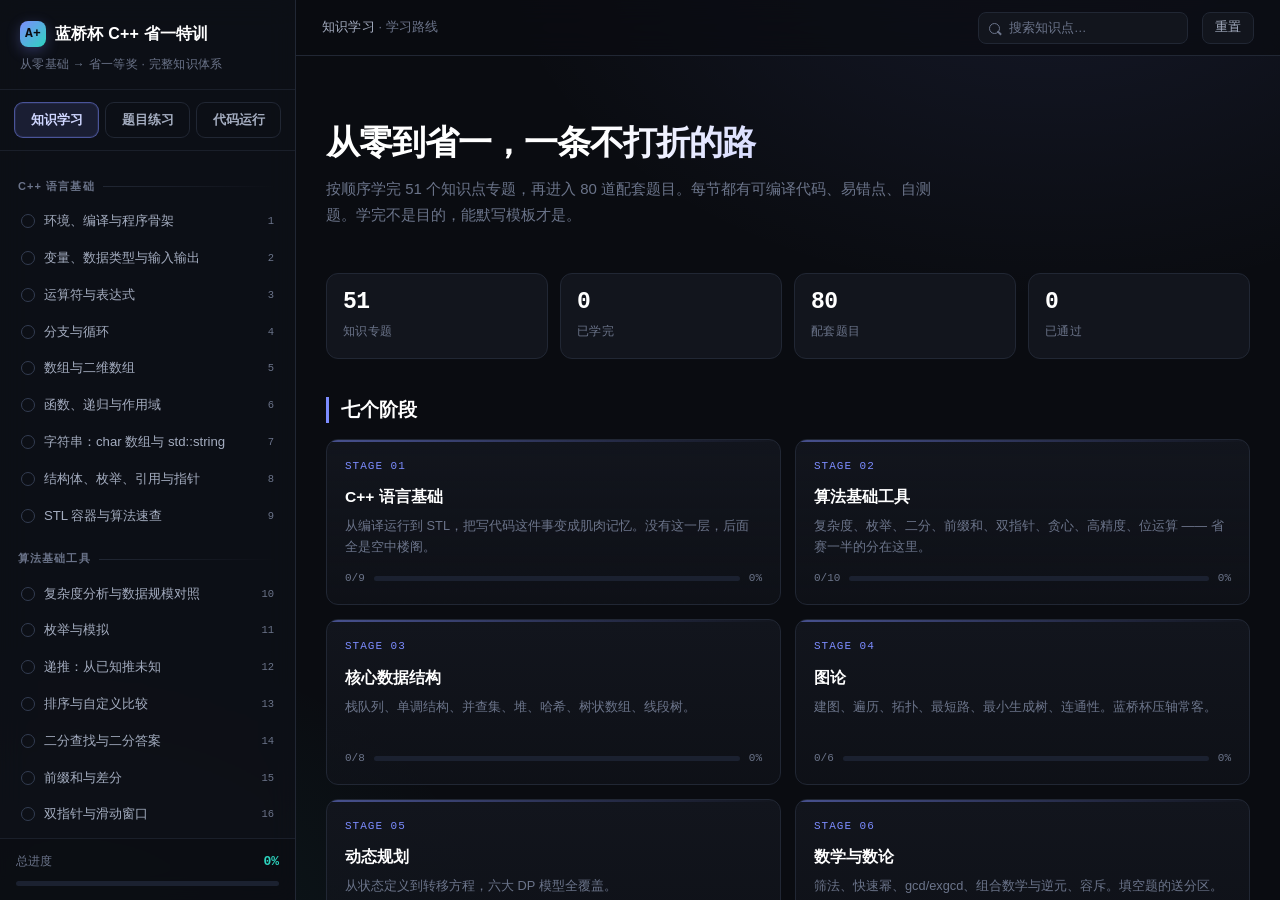
==== index.html @ 15f738d3 "feat: 蓝桥杯 C++ 省一特训 —— 51 专题 + 80 题 + 本地评测器 - 7 个阶段 51 个知识专题，681 个内容块，206 段可编译 C++ 代码 - 80 道配套题，含思路提示" ====
<!DOCTYPE html>
<html lang="zh-CN">
<head>
<meta charset="UTF-8">
<meta name="viewport" content="width=device-width, initial-scale=1">
<title>蓝桥杯 C++ 省一特训 · 从零到省一</title>
<link rel="stylesheet" href="assets/style.css">
</head>
<body>
<div class="app">

  <aside class="sidebar" id="sidebar">
    <div class="brand">
      <div class="brand-title">
        <span class="brand-mark">A+</span>
        <span>蓝桥杯 C++ 省一特训</span>
      </div>
      <div class="brand-sub">从零基础 → 省一等奖 · 完整知识体系</div>
    </div>

    <div class="modes">
      <button class="mode-btn active" data-mode="learn">知识学习</button>
      <button class="mode-btn" data-mode="practice">题目练习</button>
      <button class="mode-btn" data-mode="runner">代码运行</button>
    </div>

    <div class="sidebar-scroll" id="sidebarList"></div>

    <div class="sidebar-foot">
      <div class="progress-line">
        <span>总进度</span>
        <span><b id="progressPct">0%</b></span>
      </div>
      <div class="bar"><i id="progressBar"></i></div>
    </div>
  </aside>

  <main class="main">
    <header class="topbar">
      <button class="mobile-toggle" id="mobileToggle">☰</button>
      <div class="crumb" id="crumb"></div>
      <div class="topbar-spacer"></div>
      <div class="search-box">
        <input type="text" id="searchInput" placeholder="搜索知识点…" autocomplete="off">
      </div>
      <button class="icon-btn" id="resetBtn" title="清空学习进度">重置</button>
    </header>

    <div class="content" id="content"></div>
  </main>

</div>

<script src="data/knowledge-1.js"></script>
<script src="data/knowledge-2.js"></script>
<script src="data/knowledge-3.js"></script>
<script src="data/knowledge-4.js"></script>
<script src="data/knowledge-5.js"></script>
<script src="data/knowledge-6.js"></script>
<script src="data/knowledge-7.js"></script>
<script src="data/knowledge-8.js"></script>
<script src="data/knowledge-9.js"></script>
<script src="data/knowledge-10.js"></script>
<script src="data/problems-1.js"></script>
<script src="data/problems-2.js"></script>
<script src="data/problems-3.js"></script>
<script src="data/problems-4.js"></script>
<script src="data/problems-5.js"></script>
<script src="data/problems-6.js"></script>
<script src="data/problems-7.js"></script>
<script src="assets/judge.js"></script>
<script src="assets/app.js"></script>
</body>
</html>
---- assets/style.css ----
/* ==========================================================
   蓝桥杯 C++ 省一特训 · 样式表
   ========================================================== */

:root {
  --bg: #0a0c11;
  --bg-soft: #0e1118;
  --panel: #12151d;
  --panel-2: #161a24;
  --border: #212734;
  --border-soft: #1a1f2a;
  --text: #e8ebf3;
  --text-dim: #a4adc0;
  --text-mute: #6b748a;
  --accent: #7c8cff;
  --accent-soft: rgba(124, 140, 255, .13);
  --teal: #2dd4bf;
  --teal-soft: rgba(45, 212, 191, .12);
  --amber: #f5b544;
  --amber-soft: rgba(245, 181, 68, .12);
  --rose: #fb7185;
  --rose-soft: rgba(251, 113, 133, .12);
  --green: #4ade80;
  --green-soft: rgba(74, 222, 128, .12);
  --code-bg: #080a0f;
  --radius: 12px;
  --font: -apple-system, BlinkMacSystemFont, "Segoe UI", "PingFang SC",
          "Hiragino Sans GB", "Microsoft YaHei", "Source Han Sans SC", sans-serif;
  --mono: "JetBrains Mono", "Cascadia Code", "Fira Code", Consolas,
          "Courier New", monospace;
}

* { box-sizing: border-box; }

html, body {
  margin: 0;
  padding: 0;
  height: 100%;
  background: var(--bg);
  color: var(--text);
  font-family: var(--font);
  font-size: 15px;
  line-height: 1.75;
  -webkit-font-smoothing: antialiased;
}

body {
  background-image:
    radial-gradient(900px 600px at 82% -8%, rgba(124, 140, 255, .10), transparent 62%),
    radial-gradient(700px 500px at 6% 104%, rgba(45, 212, 191, .07), transparent 60%);
  background-attachment: fixed;
}

::selection { background: rgba(124, 140, 255, .32); }

/* ---------- 滚动条 ---------- */
::-webkit-scrollbar { width: 10px; height: 10px; }
::-webkit-scrollbar-track { background: transparent; }
::-webkit-scrollbar-thumb {
  background: #242b3a;
  border-radius: 6px;
  border: 2px solid var(--bg);
}
::-webkit-scrollbar-thumb:hover { background: #333d52; }

/* ==========================================================
   布局
   ========================================================== */
.app {
  display: grid;
  grid-template-columns: 296px minmax(0, 1fr);
  height: 100vh;
  overflow: hidden;
}

/* ---------- 侧边栏 ---------- */
.sidebar {
  display: flex;
  flex-direction: column;
  min-height: 0;
  background: rgba(14, 17, 24, .82);
  border-right: 1px solid var(--border);
  backdrop-filter: blur(14px);
}

.brand {
  padding: 20px 20px 14px;
  border-bottom: 1px solid var(--border-soft);
  flex: 0 0 auto;
}

.brand-title {
  display: flex;
  align-items: center;
  gap: 9px;
  font-size: 16px;
  font-weight: 700;
  letter-spacing: .2px;
  color: #fff;
}

.brand-mark {
  width: 26px;
  height: 26px;
  border-radius: 8px;
  display: grid;
  place-items: center;
  font-family: var(--mono);
  font-size: 13px;
  font-weight: 700;
  color: #0a0c11;
  background: linear-gradient(135deg, var(--accent), var(--teal));
  box-shadow: 0 4px 14px rgba(124, 140, 255, .3);
}

.brand-sub {
  margin-top: 6px;
  font-size: 12px;
  color: var(--text-mute);
  letter-spacing: .3px;
}

.modes {
  display: flex;
  gap: 6px;
  padding: 12px 14px;
  flex: 0 0 auto;
  border-bottom: 1px solid var(--border-soft);
}

.mode-btn {
  flex: 1;
  padding: 8px 6px;
  border: 1px solid var(--border);
  border-radius: 9px;
  background: transparent;
  color: var(--text-dim);
  font-family: var(--font);
  font-size: 13px;
  font-weight: 600;
  cursor: pointer;
  transition: all .16s ease;
  white-space: nowrap;
}

.mode-btn:hover { color: var(--text); border-color: #2c3547; background: var(--panel); }

.mode-btn.active {
  color: #cfd6ff;
  border-color: rgba(124, 140, 255, .5);
  background: var(--accent-soft);
  box-shadow: inset 0 0 0 1px rgba(124, 140, 255, .1);
}

.sidebar-scroll {
  flex: 1 1 auto;
  min-height: 0;
  overflow-y: auto;
  padding: 10px 10px 24px;
}

.stage-title {
  display: flex;
  align-items: center;
  gap: 8px;
  margin: 16px 8px 7px;
  font-size: 11px;
  font-weight: 700;
  letter-spacing: 1.1px;
  text-transform: uppercase;
  color: var(--text-mute);
}

.stage-title::after {
  content: "";
  flex: 1;
  height: 1px;
  background: linear-gradient(90deg, var(--border), transparent);
}

.nav-item {
  display: flex;
  align-items: flex-start;
  gap: 9px;
  padding: 7px 10px;
  margin-bottom: 1px;
  border-radius: 8px;
  color: var(--text-dim);
  font-size: 13.2px;
  line-height: 1.5;
  cursor: pointer;
  transition: all .13s ease;
  border: 1px solid transparent;
}

.nav-item:hover { background: var(--panel); color: var(--text); }

.nav-item.active {
  background: var(--accent-soft);
  border-color: rgba(124, 140, 255, .28);
  color: #d5dbff;
}

.nav-item .dot {
  flex: 0 0 auto;
  width: 14px;
  height: 14px;
  margin-top: 3px;
  border-radius: 50%;
  border: 1.5px solid #333d52;
  background: transparent;
  position: relative;
  transition: all .16s ease;
}

.nav-item.done .dot {
  border-color: var(--green);
  background: var(--green);
}

.nav-item.done .dot::after {
  content: "";
  position: absolute;
  left: 3.5px;
  top: 1px;
  width: 4px;
  height: 7px;
  border-right: 1.6px solid #0a0c11;
  border-bottom: 1.6px solid #0a0c11;
  transform: rotate(40deg);
}

.nav-item.done { color: var(--text-mute); }
.nav-item.done .nav-text { text-decoration: line-through; text-decoration-color: #2f3849; }

.nav-idx {
  font-family: var(--mono);
  font-size: 10.5px;
  color: var(--text-mute);
  min-width: 18px;
  margin-top: 3px;
  text-align: right;
}

.nav-idx.diff-idx {
  font-family: var(--font);
  font-size: 9.5px;
  color: #576076;
  min-width: auto;
  margin-top: 4px;
  text-align: right;
  letter-spacing: -.2px;
}

.nav-text { flex: 1; min-width: 0; }

.sidebar-foot {
  flex: 0 0 auto;
  padding: 12px 16px 14px;
  border-top: 1px solid var(--border-soft);
  background: rgba(10, 12, 17, .5);
}

.progress-line {
  display: flex;
  justify-content: space-between;
  align-items: baseline;
  font-size: 11.5px;
  color: var(--text-mute);
  margin-bottom: 7px;
}

.progress-line b { color: var(--teal); font-family: var(--mono); font-size: 13px; }

.bar {
  height: 5px;
  border-radius: 3px;
  background: #1b2130;
  overflow: hidden;
}

.bar > i {
  display: block;
  height: 100%;
  width: 0;
  border-radius: 3px;
  background: linear-gradient(90deg, var(--accent), var(--teal));
  transition: width .4s cubic-bezier(.3, .8, .3, 1);
}

/* ---------- 主区域 ---------- */
.main {
  min-width: 0;
  display: flex;
  flex-direction: column;
  overflow: hidden;
}

.topbar {
  flex: 0 0 auto;
  display: flex;
  align-items: center;
  gap: 14px;
  height: 56px;
  padding: 0 26px;
  border-bottom: 1px solid var(--border);
  background: rgba(10, 12, 17, .72);
  backdrop-filter: blur(14px);
}

.crumb {
  font-size: 12.5px;
  color: var(--text-mute);
  letter-spacing: .2px;
  white-space: nowrap;
  overflow: hidden;
  text-overflow: ellipsis;
  min-width: 0;
}

.crumb b { color: var(--text-dim); font-weight: 500; }

.topbar-spacer { flex: 1; }

.search-box {
  position: relative;
  width: 210px;
}

.search-box input {
  width: 100%;
  height: 32px;
  padding: 0 10px 0 30px;
  border: 1px solid var(--border);
  border-radius: 8px;
  background: var(--panel);
  color: var(--text);
  font-family: var(--font);
  font-size: 12.5px;
  outline: none;
  transition: border-color .15s;
}

.search-box input:focus { border-color: rgba(124, 140, 255, .55); }
.search-box input::placeholder { color: var(--text-mute); }

.search-box::before {
  content: "";
  position: absolute;
  left: 11px;
  top: 11px;
  width: 9px;
  height: 9px;
  border: 1.5px solid var(--text-mute);
  border-radius: 50%;
  pointer-events: none;
}

.search-box::after {
  content: "";
  position: absolute;
  left: 19px;
  top: 20px;
  width: 5px;
  height: 1.5px;
  background: var(--text-mute);
  transform: rotate(45deg);
  pointer-events: none;
}

.icon-btn {
  height: 32px;
  padding: 0 12px;
  border: 1px solid var(--border);
  border-radius: 8px;
  background: var(--panel);
  color: var(--text-dim);
  font-family: var(--font);
  font-size: 12.5px;
  cursor: pointer;
  transition: all .15s;
  white-space: nowrap;
}

.icon-btn:hover { color: var(--text); border-color: #2c3547; }

.content {
  flex: 1 1 auto;
  min-height: 0;
  min-width: 0;
  overflow-y: auto;
  overflow-x: hidden;
  scroll-behavior: smooth;
}

.wrap {
  width: 100%;
  max-width: 880px;
  margin: 0 auto;
  padding: 34px 30px 120px;
}

.wrap.wide { max-width: 1080px; }

/* ==========================================================
   排版
   ========================================================== */
h1, h2, h3, h4 { line-height: 1.35; color: #fff; }

h1 {
  font-size: 30px;
  font-weight: 750;
  letter-spacing: -.4px;
  margin: 0 0 6px;
}

h2 {
  font-size: 19px;
  font-weight: 700;
  margin: 38px 0 14px;
  padding-left: 12px;
  border-left: 3px solid var(--accent);
  letter-spacing: -.1px;
}

h3 {
  font-size: 15.5px;
  font-weight: 700;
  margin: 26px 0 10px;
  color: #dfe4f0;
}

p { margin: 11px 0; color: var(--text-dim); }

a { color: var(--accent); text-decoration: none; }
a:hover { text-decoration: underline; }

strong { color: #fff; font-weight: 650; }

/* 行内代码 */
code.inline {
  font-family: var(--mono);
  font-size: .875em;
  padding: 1.5px 5px;
  border-radius: 5px;
  background: rgba(124, 140, 255, .1);
  border: 1px solid rgba(124, 140, 255, .16);
  color: #b9c2ff;
  white-space: nowrap;
}

/* ---------- 列表 ---------- */
.md-ul, .md-ol {
  margin: 10px 0;
  padding-left: 22px;
  color: var(--text-dim);
}

.md-ul li, .md-ol li { margin: 5px 0; }
.md-ul li::marker { color: var(--accent); }
.md-ol li::marker { color: var(--accent); font-family: var(--mono); font-size: .9em; }

/* ---------- 引用 ---------- */
.md-quote {
  margin: 14px 0;
  padding: 10px 16px;
  border-left: 3px solid #2f3849;
  background: rgba(255, 255, 255, .015);
  border-radius: 0 8px 8px 0;
  color: var(--text-mute);
  font-size: 14px;
}

/* ---------- 代码块 ---------- */
.code-block {
  margin: 16px 0;
  border: 1px solid var(--border);
  border-radius: var(--radius);
  background: var(--code-bg);
  overflow: hidden;
  box-shadow: 0 6px 22px rgba(0, 0, 0, .28);
}

.code-head {
  display: flex;
  align-items: center;
  gap: 8px;
  padding: 7px 12px;
  background: #0d1016;
  border-bottom: 1px solid var(--border-soft);
  font-size: 11.5px;
  color: var(--text-mute);
  font-family: var(--mono);
}

.code-dots { display: flex; gap: 5px; }
.code-dots i { width: 8px; height: 8px; border-radius: 50%; background: #2b3243; }
.code-dots i:nth-child(1) { background: #3a2e3a; }
.code-dots i:nth-child(2) { background: #3a3628; }
.code-dots i:nth-child(3) { background: #2a3a33; }

.code-lang { margin-left: 2px; letter-spacing: .4px; }

.copy-btn {
  margin-left: auto;
  border: 1px solid var(--border);
  background: transparent;
  color: var(--text-mute);
  font-family: var(--mono);
  font-size: 11px;
  padding: 2px 9px;
  border-radius: 6px;
  cursor: pointer;
  transition: all .15s;
}

.copy-btn:hover { color: var(--teal); border-color: rgba(45, 212, 191, .4); }

.code-block pre {
  margin: 0;
  padding: 15px 17px;
  overflow-x: auto;
  font-family: var(--mono);
  font-size: 13px;
  line-height: 1.68;
  color: #c9d3e6;
  tab-size: 4;
}

.code-block pre::-webkit-scrollbar { height: 8px; }

/* 语法着色 */
.tk-kw { color: #ff7ab6; }
.tk-ty { color: #7dd3fc; }
.tk-st { color: #a5e8a0; }
.tk-nu { color: #ffc978; }
.tk-cm { color: #4d5a70; font-style: italic; }
.tk-pp { color: #c792ea; }
.tk-fn { color: #93b4ff; }

/* ---------- 提示框 ---------- */
.note {
  display: flex;
  gap: 11px;
  margin: 16px 0;
  padding: 12px 15px;
  border-radius: 10px;
  border: 1px solid var(--border);
  font-size: 14px;
  line-height: 1.7;
  color: var(--text-dim);
}

.note-icon {
  flex: 0 0 auto;
  width: 19px;
  height: 19px;
  margin-top: 3px;
  border-radius: 50%;
  display: grid;
  place-items: center;
  font-family: var(--mono);
  font-size: 11px;
  font-weight: 700;
}

.note-body > *:first-child { margin-top: 0; }
.note-body > *:last-child { margin-bottom: 0; }

.note.tip { background: var(--teal-soft); border-color: rgba(45, 212, 191, .28); }
.note.tip .note-icon { background: rgba(45, 212, 191, .18); color: var(--teal); }

.note.warn { background: var(--amber-soft); border-color: rgba(245, 181, 68, .28); }
.note.warn .note-icon { background: rgba(245, 181, 68, .18); color: var(--amber); }

.note.danger { background: var(--rose-soft); border-color: rgba(251, 113, 133, .28); }
.note.danger .note-icon { background: rgba(251, 113, 133, .18); color: var(--rose); }

.note.info { background: var(--accent-soft); border-color: rgba(124, 140, 255, .28); }
.note.info .note-icon { background: rgba(124, 140, 255, .18); color: var(--accent); }

/* ---------- 表格 ---------- */
.tbl-wrap {
  margin: 16px 0;
  border: 1px solid var(--border);
  border-radius: var(--radius);
  overflow-x: auto;
  overflow-y: hidden;
  max-width: 100%;
}

table {
  width: 100%;
  border-collapse: collapse;
  font-size: 13.5px;
}

th {
  text-align: left;
  padding: 9px 14px;
  background: var(--panel-2);
  color: var(--text);
  font-weight: 650;
  font-size: 12.5px;
  letter-spacing: .3px;
  border-bottom: 1px solid var(--border);
  white-space: nowrap;
}

td {
  padding: 9px 14px;
  border-bottom: 1px solid var(--border-soft);
  color: var(--text-dim);
  vertical-align: top;
}

tr:last-child td { border-bottom: none; }
tbody tr:hover td { background: rgba(124, 140, 255, .035); }
td code.inline { white-space: nowrap; }

/* ---------- 学习目标 ---------- */
.goals {
  margin: 18px 0 6px;
  padding: 15px 18px;
  border-radius: var(--radius);
  border: 1px solid rgba(124, 140, 255, .2);
  background: linear-gradient(180deg, rgba(124, 140, 255, .07), rgba(124, 140, 255, .015));
}

.goals-title {
  font-size: 11.5px;
  font-weight: 700;
  letter-spacing: 1px;
  color: var(--accent);
  text-transform: uppercase;
  margin-bottom: 8px;
}

.goals ul { margin: 0; padding-left: 20px; }
.goals li { color: var(--text-dim); font-size: 14px; margin: 4px 0; }

/* ---------- 章节头 ---------- */
.chapter-head { margin-bottom: 26px; }

.chapter-meta {
  display: flex;
  align-items: center;
  gap: 9px;
  flex-wrap: wrap;
  margin-bottom: 12px;
  font-size: 11.5px;
}

.tag {
  display: inline-flex;
  align-items: center;
  gap: 4px;
  padding: 2.5px 9px;
  border-radius: 20px;
  background: var(--panel-2);
  border: 1px solid var(--border);
  color: var(--text-mute);
  font-size: 11.5px;
  font-weight: 500;
  letter-spacing: .2px;
  white-space: nowrap;
}

.tag.stage { color: #b4bcff; border-color: rgba(124, 140, 255, .3); background: var(--accent-soft); }
.tag.lv1 { color: var(--green); border-color: rgba(74, 222, 128, .3); background: var(--green-soft); }
.tag.lv2 { color: var(--amber); border-color: rgba(245, 181, 68, .3); background: var(--amber-soft); }
.tag.lv3 { color: var(--rose); border-color: rgba(251, 113, 133, .3); background: var(--rose-soft); }
.tag.lv4 { color: #c4b5fd; border-color: rgba(196, 181, 253, .3); background: rgba(196, 181, 253, .12); }

/* ---------- 底部导航 ---------- */
.chapter-foot {
  display: flex;
  align-items: center;
  gap: 12px;
  margin-top: 46px;
  padding-top: 22px;
  border-top: 1px solid var(--border);
}

.btn {
  display: inline-flex;
  align-items: center;
  gap: 7px;
  padding: 9px 16px;
  border-radius: 9px;
  border: 1px solid var(--border);
  background: var(--panel);
  color: var(--text-dim);
  font-family: var(--font);
  font-size: 13.5px;
  font-weight: 550;
  cursor: pointer;
  transition: all .16s;
  white-space: nowrap;
}

.btn:hover { color: var(--text); border-color: #333d52; background: var(--panel-2); }

.btn.primary {
  background: linear-gradient(135deg, rgba(124, 140, 255, .95), rgba(110, 130, 255, .8));
  border-color: transparent;
  color: #0a0c11;
  font-weight: 700;
  box-shadow: 0 5px 18px rgba(124, 140, 255, .25);
}

.btn.primary:hover { filter: brightness(1.08); color: #0a0c11; }

.btn.ok {
  background: var(--green-soft);
  border-color: rgba(74, 222, 128, .35);
  color: var(--green);
}

.btn:disabled { opacity: .38; cursor: not-allowed; }

.chapter-foot .spacer { flex: 1; }

/* ---------- 自测题 ---------- */
.quiz {
  margin: 18px 0;
  border: 1px solid var(--border);
  border-radius: var(--radius);
  background: var(--panel);
  overflow: hidden;
}

.quiz-head {
  padding: 12px 16px 10px;
  font-size: 14px;
  font-weight: 600;
  color: var(--text);
  border-bottom: 1px solid var(--border-soft);
  background: rgba(124, 140, 255, .04);
  display: flex;
  gap: 9px;
}

.quiz-q-no {
  font-family: var(--mono);
  font-size: 11px;
  color: var(--accent);
  background: var(--accent-soft);
  border-radius: 5px;
  padding: 1px 6px;
  height: 20px;
  display: inline-grid;
  place-items: center;
  flex: 0 0 auto;
  margin-top: 1px;
}

.quiz-opts { padding: 8px 12px 12px; }

.quiz-opt {
  display: flex;
  gap: 10px;
  padding: 8px 11px;
  margin: 5px 0;
  border-radius: 8px;
  border: 1px solid transparent;
  cursor: pointer;
  font-size: 13.8px;
  color: var(--text-dim);
  transition: all .14s;
}

.quiz-opt:hover { background: var(--panel-2); border-color: var(--border); }

.quiz-key {
  flex: 0 0 auto;
  width: 19px;
  height: 19px;
  border-radius: 5px;
  background: #1b2130;
  color: var(--text-mute);
  font-family: var(--mono);
  font-size: 11px;
  display: grid;
  place-items: center;
  margin-top: 3px;
  transition: all .14s;
}

.quiz-opt.correct { background: var(--green-soft); border-color: rgba(74, 222, 128, .35); color: #d7ffe4; }
.quiz-opt.correct .quiz-key { background: var(--green); color: #07140c; }

.quiz-opt.wrong { background: var(--rose-soft); border-color: rgba(251, 113, 133, .35); color: #ffe0e5; }
.quiz-opt.wrong .quiz-key { background: var(--rose); color: #1a0508; }

.quiz-expl {
  margin: 0 12px 12px;
  padding: 10px 13px;
  border-radius: 8px;
  background: rgba(45, 212, 191, .07);
  border-left: 2px solid var(--teal);
  font-size: 13.3px;
  color: var(--text-dim);
  display: none;
}

.quiz-expl.show { display: block; }

/* ==========================================================
   首页 / 路线图
   ========================================================== */
.hero {
  padding: 30px 0 8px;
  margin-bottom: 12px;
}

.hero h1 {
  font-size: 34px;
  letter-spacing: -1px;
  background: linear-gradient(120deg, #fff 30%, #a7b1ff 68%, #6ee7d7);
  -webkit-background-clip: text;
  background-clip: text;
  -webkit-text-fill-color: transparent;
}

.hero p {
  font-size: 15px;
  color: var(--text-mute);
  max-width: 620px;
  margin-top: 10px;
}

.stat-row {
  display: grid;
  grid-template-columns: repeat(4, 1fr);
  gap: 12px;
  margin: 26px 0 8px;
}

.stat {
  padding: 15px 16px;
  border-radius: var(--radius);
  border: 1px solid var(--border);
  background: var(--panel);
  transition: border-color .2s;
}

.stat:hover { border-color: #2c3547; }
.stat b {
  display: block;
  font-family: var(--mono);
  font-size: 23px;
  font-weight: 700;
  line-height: 1.2;
  color: #fff;
  letter-spacing: -.5px;
}
.stat span { font-size: 11.5px; color: var(--text-mute); letter-spacing: .3px; }

/* 阶段卡片 */
.stage-grid {
  display: grid;
  grid-template-columns: repeat(2, 1fr);
  gap: 14px;
  margin: 16px 0;
}

.stage-card {
  padding: 17px 18px 16px;
  border-radius: var(--radius);
  border: 1px solid var(--border);
  background: linear-gradient(180deg, var(--panel), rgba(18, 21, 29, .5));
  cursor: pointer;
  transition: all .2s cubic-bezier(.3, .8, .3, 1);
  position: relative;
  overflow: hidden;
}

.stage-card::before {
  content: "";
  position: absolute;
  inset: 0 0 auto 0;
  height: 2px;
  background: linear-gradient(90deg, var(--accent), transparent);
  opacity: .5;
  transition: opacity .2s;
}

.stage-card:hover {
  border-color: rgba(124, 140, 255, .4);
  transform: translateY(-2px);
  box-shadow: 0 12px 32px -12px rgba(0, 0, 0, .7);
}

.stage-card:hover::before { opacity: 1; }

.stage-num {
  font-family: var(--mono);
  font-size: 11px;
  letter-spacing: 1px;
  color: var(--accent);
  margin-bottom: 7px;
}

.stage-name {
  font-size: 15.5px;
  font-weight: 700;
  color: #fff;
  margin-bottom: 6px;
}

.stage-desc {
  font-size: 12.8px;
  color: var(--text-mute);
  line-height: 1.6;
  margin-bottom: 12px;
  min-height: 40px;
}

.stage-prog {
  display: flex;
  align-items: center;
  gap: 9px;
  font-size: 11px;
  font-family: var(--mono);
  color: var(--text-mute);
}

.stage-prog .bar { flex: 1; }

/* ==========================================================
   题目练习
   ========================================================== */
.plist { margin: 16px 0; }

.prow {
  display: flex;
  align-items: center;
  gap: 13px;
  padding: 13px 15px;
  margin-bottom: 8px;
  border-radius: 10px;
  border: 1px solid var(--border-soft);
  background: var(--panel);
  cursor: pointer;
  transition: all .16s;
}

.prow:hover {
  border-color: rgba(124, 140, 255, .35);
  background: var(--panel-2);
  transform: translateX(2px);
}

.prow.done { opacity: .58; }
.prow.done .prow-title { text-decoration: line-through; text-decoration-color: #38415a; }

.prow-id {
  font-family: var(--mono);
  font-size: 11.5px;
  color: var(--text-mute);
  width: 44px;
  flex: 0 0 auto;
}

.prow-title { flex: 1; min-width: 0; font-size: 14px; color: var(--text-dim); }
.prow:hover .prow-title { color: #fff; }

.prow-tags { display: flex; gap: 6px; flex: 0 0 auto; }

.diff {
  font-size: 11px;
  padding: 1.5px 8px;
  border-radius: 5px;
  font-weight: 600;
  white-space: nowrap;
}

.diff.easy { color: var(--green); background: var(--green-soft); }
.diff.mid { color: var(--amber); background: var(--amber-soft); }
.diff.hard { color: var(--rose); background: var(--rose-soft); }
.diff.insane { color: #c4b5fd; background: rgba(196, 181, 253, .13); }

.prow-check {
  flex: 0 0 auto;
  width: 18px;
  height: 18px;
  border-radius: 5px;
  border: 1.5px solid #333d52;
  cursor: pointer;
  display: grid;
  place-items: center;
  transition: all .15s;
}

.prow.done .prow-check { background: var(--green); border-color: var(--green); }
.prow.done .prow-check::after {
  content: "";
  width: 4px;
  height: 7px;
  border-right: 1.8px solid #07140c;
  border-bottom: 1.8px solid #07140c;
  transform: rotate(40deg) translate(-1px, -1px);
}

/* 题目详情 */
.prob-head { margin-bottom: 20px; }

.prob-title {
  font-size: 24px;
  font-weight: 740;
  letter-spacing: -.3px;
  margin: 0 0 10px;
}

.prob-body {
  padding: 20px 22px;
  border-radius: var(--radius);
  border: 1px solid var(--border);
  background: var(--panel);
  margin: 16px 0;
}

.prob-sec {
  margin: 18px 0;
}

.prob-sec:first-child { margin-top: 0; }

.prob-sec-title {
  font-size: 12px;
  font-weight: 700;
  letter-spacing: 1px;
  color: var(--text-mute);
  text-transform: uppercase;
  margin-bottom: 8px;
}

.sample {
  display: grid;
  grid-template-columns: 1fr 1fr;
  gap: 12px;
  margin: 10px 0;
}

.sample-col {
  border-radius: 9px;
  border: 1px solid var(--border);
  background: var(--code-bg);
  overflow: hidden;
}

.sample-col > span {
  display: block;
  padding: 5px 12px;
  font-size: 11px;
  font-family: var(--mono);
  color: var(--text-mute);
  background: #0d1016;
  border-bottom: 1px solid var(--border-soft);
}

.sample-col pre {
  margin: 0;
  padding: 10px 12px;
  font-family: var(--mono);
  font-size: 12.5px;
  color: #c9d3e6;
  overflow-x: auto;
  line-height: 1.6;
}

.collapse {
  margin: 12px 0;
  border: 1px solid var(--border);
  border-radius: 10px;
  overflow: hidden;
  background: var(--panel);
}

.collapse-head {
  display: flex;
  align-items: center;
  gap: 9px;
  padding: 11px 15px;
  cursor: pointer;
  font-size: 13.5px;
  font-weight: 600;
  color: var(--text-dim);
  user-select: none;
  transition: background .15s;
}

.collapse-head:hover { background: var(--panel-2); color: var(--text); }

.collapse-head .arrow {
  font-family: var(--mono);
  font-size: 10px;
  color: var(--text-mute);
  transition: transform .2s;
  display: inline-block;
}

.collapse.open .collapse-head .arrow { transform: rotate(90deg); }

.collapse-body { display: none; padding: 4px 15px 14px; }
.collapse.open .collapse-body { display: block; }

.collapse-body .code-block { margin: 8px 0; }

/* 空状态 */
.empty {
  padding: 60px 20px;
  text-align: center;
  color: var(--text-mute);
  font-size: 14px;
}

/* 返回 */
.back-link {
  display: inline-flex;
  align-items: center;
  gap: 6px;
  font-size: 12.5px;
  color: var(--text-mute);
  cursor: pointer;
  margin-bottom: 14px;
  transition: color .15s;
}

.back-link:hover { color: var(--accent); }

/* 提示文字 */
.hint-line {
  font-size: 12.5px;
  color: var(--text-mute);
  margin: 6px 0 0;
}

/* 阶段分组标题（题目页） */
.group-title {
  display: flex;
  align-items: center;
  gap: 10px;
  margin: 30px 0 12px;
  font-size: 13px;
  font-weight: 700;
  color: var(--text-dim);
  letter-spacing: .3px;
}

.group-title::after {
  content: "";
  flex: 1;
  height: 1px;
  background: linear-gradient(90deg, var(--border), transparent);
}

.group-title:first-child { margin-top: 6px; }

/* 移动端 */
.mobile-toggle { display: none; }

@media (max-width: 940px) {
  .app { grid-template-columns: minmax(0, 1fr); }

  .sidebar {
    position: fixed;
    inset: 0 auto 0 0;
    width: 290px;
    z-index: 60;
    transform: translateX(-102%);
    transition: transform .26s cubic-bezier(.3, .8, .3, 1);
    box-shadow: 24px 0 60px rgba(0, 0, 0, .6);
  }

  .sidebar.open { transform: translateX(0); }

  .mobile-toggle {
    display: inline-flex;
    align-items: center;
    justify-content: center;
    width: 32px;
    height: 32px;
    border: 1px solid var(--border);
    border-radius: 8px;
    background: var(--panel);
    color: var(--text-dim);
    cursor: pointer;
    font-size: 15px;
    flex: 0 0 auto;
  }

  .topbar { padding: 0 14px; gap: 10px; }
  .search-box { width: 130px; }
  .wrap { padding: 24px 18px 100px; }
  .stat-row { grid-template-columns: repeat(2, 1fr); }
  .stage-grid { grid-template-columns: 1fr; }
  .sample { grid-template-columns: 1fr; }
  .prow-tags { display: none; }
  .topbar-spacer { display: none; }
  .crumb { flex: 1 1 auto; }
  .chapter-foot .btn { padding: 9px 12px; font-size: 12.5px; }
}

@media (max-width: 520px) {
  .search-box { width: 104px; }
  .search-box input { font-size: 12px; }
  .icon-btn { padding: 0 9px; font-size: 12px; }
  h1 { font-size: 24px; }
  .hero h1 { font-size: 26px; }
  .prob-title { font-size: 20px; }
  .stage-grid { grid-template-columns: 1fr; }
  .stage-card { padding: 14px 15px; }
  .code-block pre { font-size: 12px; padding: 12px 13px; }
  .wrap { padding: 20px 14px 90px; }
}

/* ==========================================================
   本地评测器
   ========================================================== */
.judge {
  margin: 16px 0;
  border: 1px solid var(--border);
  border-radius: var(--radius);
  background: var(--panel);
  overflow: hidden;
}

.judge-bar {
  display: flex;
  align-items: center;
  gap: 10px;
  padding: 9px 12px;
  background: var(--panel-2);
  border-bottom: 1px solid var(--border);
  flex-wrap: wrap;
}

.judge-dot {
  width: 8px;
  height: 8px;
  border-radius: 50%;
  background: var(--text-mute);
  flex: 0 0 auto;
  box-shadow: 0 0 0 3px rgba(255, 255, 255, .03);
}

.judge-dot.ok { background: var(--green); box-shadow: 0 0 0 3px rgba(74, 222, 128, .15); }
.judge-dot.bad { background: var(--rose); box-shadow: 0 0 0 3px rgba(251, 113, 133, .15); }

.judge-status {
  font-size: 11.5px;
  color: var(--text-mute);
  min-width: 0;
  flex: 0 1 auto;
  overflow: hidden;
  text-overflow: ellipsis;
  white-space: nowrap;
}

.judge-status b { color: var(--amber); font-weight: 600; }

.judge-sp { flex: 1 1 auto; min-width: 4px; }

.judge-sel {
  height: 28px;
  padding: 0 7px;
  border: 1px solid var(--border);
  border-radius: 7px;
  background: var(--panel);
  color: var(--text-dim);
  font-family: var(--font);
  font-size: 11.5px;
  cursor: pointer;
  outline: none;
}

.judge-bar .btn {
  padding: 5px 13px;
  font-size: 12.5px;
  border-radius: 7px;
}

.judge-grid {
  display: grid;
  grid-template-columns: minmax(0, 1fr) minmax(0, 1fr);
  gap: 2px;
  background: var(--border-soft);
}

.judge-col {
  padding: 10px 11px 12px;
  background: var(--panel);
  min-width: 0;
}

.judge-label {
  display: flex;
  align-items: baseline;
  gap: 8px;
  font-size: 11px;
  font-weight: 700;
  letter-spacing: .8px;
  color: var(--text-mute);
  text-transform: uppercase;
  margin: 4px 0 6px;
}

.judge-label:first-child { margin-top: 0; }

.judge-hint {
  font-size: 10px;
  font-weight: 400;
  letter-spacing: 0;
  text-transform: none;
  color: #4d566b;
}

/* ---------- 编辑器 ---------- */
.editor {
  display: flex;
  border: 1px solid var(--border);
  border-radius: 8px;
  background: var(--code-bg);
  overflow: hidden;
  height: 300px;
}

.editor-gutter {
  flex: 0 0 auto;
  width: 42px;
  padding: 11px 8px 11px 0;
  text-align: right;
  background: #0c0f15;
  border-right: 1px solid var(--border-soft);
  color: #394152;
  font-family: var(--mono);
  font-size: 12.5px;
  line-height: 1.65;
  white-space: pre;
  overflow: hidden;
  user-select: none;
}

.editor-code {
  flex: 1 1 auto;
  min-width: 0;
  padding: 11px 13px;
  border: none;
  outline: none;
  resize: none;
  background: transparent;
  color: #cfd8ea;
  font-family: var(--mono);
  font-size: 12.5px;
  line-height: 1.65;
  tab-size: 4;
  white-space: pre;
  overflow: auto;
  caret-color: var(--teal);
}

.editor-code::selection { background: rgba(124, 140, 255, .3); }

.io-box {
  width: 100%;
  padding: 8px 11px;
  border: 1px solid var(--border);
  border-radius: 8px;
  background: var(--code-bg);
  color: #cfd8ea;
  font-family: var(--mono);
  font-size: 12.5px;
  line-height: 1.6;
  resize: vertical;
  outline: none;
  white-space: pre;
  overflow: auto;
}

.io-box:focus { border-color: rgba(124, 140, 255, .45); }

/* ---------- 输出区 ---------- */
.judge-out {
  height: 100%;
  min-height: 180px;
  max-height: 420px;
  overflow: auto;
  padding: 10px 12px;
  border: 1px solid var(--border);
  border-radius: 8px;
  background: var(--code-bg);
  font-size: 13px;
}

.judge-empty {
  padding: 28px 8px;
  text-align: center;
  color: var(--text-mute);
  font-size: 12.5px;
}

.judge-head {
  display: flex;
  align-items: center;
  gap: 9px;
  flex-wrap: wrap;
  margin-bottom: 8px;
}

.jv {
  display: inline-block;
  padding: 1.5px 8px;
  border-radius: 5px;
  font-size: 11px;
  font-weight: 700;
  letter-spacing: .2px;
  white-space: nowrap;
}

.jv.ok { color: var(--green); background: var(--green-soft); }
.jv.warn { color: var(--amber); background: var(--amber-soft); }
.jv.err { color: var(--rose); background: var(--rose-soft); }

.judge-meta {
  font-family: var(--mono);
  font-size: 10.5px;
  color: var(--text-mute);
}

.judge-sub {
  font-size: 10.5px;
  font-weight: 700;
  letter-spacing: .8px;
  text-transform: uppercase;
  color: #4d566b;
  margin: 12px 0 5px;
}

.judge-pre {
  margin: 0;
  padding: 8px 10px;
  border-radius: 6px;
  background: rgba(255, 255, 255, .02);
  border: 1px solid var(--border-soft);
  font-family: var(--mono);
  font-size: 12px;
  line-height: 1.6;
  color: #b9c4d8;
  white-space: pre-wrap;
  word-break: break-all;
  max-height: 260px;
  overflow: auto;
}

.judge-pre.out { color: #d3e6d8; }
.judge-pre.dim { color: var(--text-mute); }
.judge-pre.err-text { color: #ffb3c1; background: rgba(251, 113, 133, .06); border-color: rgba(251, 113, 133, .2); }

.judge-res { animation: jfade .18s ease; }

@keyframes jfade {
  from { opacity: 0; transform: translateY(-2px); }
  to { opacity: 1; transform: none; }
}

.judge-verdict {
  padding: 8px 11px;
  border-radius: 7px;
  font-size: 12.5px;
  font-weight: 600;
  margin: 6px 0;
}

.judge-verdict.pass { color: var(--green); background: var(--green-soft); border: 1px solid rgba(74, 222, 128, .25); }
.judge-verdict.fail { color: var(--rose); background: var(--rose-soft); border: 1px solid rgba(251, 113, 133, .25); }

.sample-row {
  display: flex;
  align-items: center;
  gap: 9px;
  padding: 5px 0;
  border-bottom: 1px solid var(--border-soft);
  font-size: 12.5px;
}

.sample-row:last-child { border-bottom: none; }
.sample-tag { color: var(--text-dim); font-size: 12px; }

@media (max-width: 820px) {
  .judge-grid { grid-template-columns: minmax(0, 1fr); }
  .judge-out { max-height: 320px; }
  .editor { height: 240px !important; }
}

/* ---------- 运行器页面 ---------- */
.runner-head {
  display: flex;
  align-items: center;
  gap: 12px;
  flex-wrap: wrap;
  margin-bottom: 4px;
}

.runner-tips {
  display: grid;
  grid-template-columns: repeat(3, 1fr);
  gap: 10px;
  margin: 18px 0;
}

.runner-tip {
  padding: 12px 14px;
  border-radius: 10px;
  border: 1px solid var(--border);
  background: var(--panel);
  font-size: 12.5px;
  color: var(--text-mute);
  line-height: 1.6;
}

.runner-tip b { display: block; color: var(--text-dim); font-size: 12.5px; margin-bottom: 4px; font-weight: 650; }

@media (max-width: 700px) {
  .runner-tips { grid-template-columns: 1fr; }
}
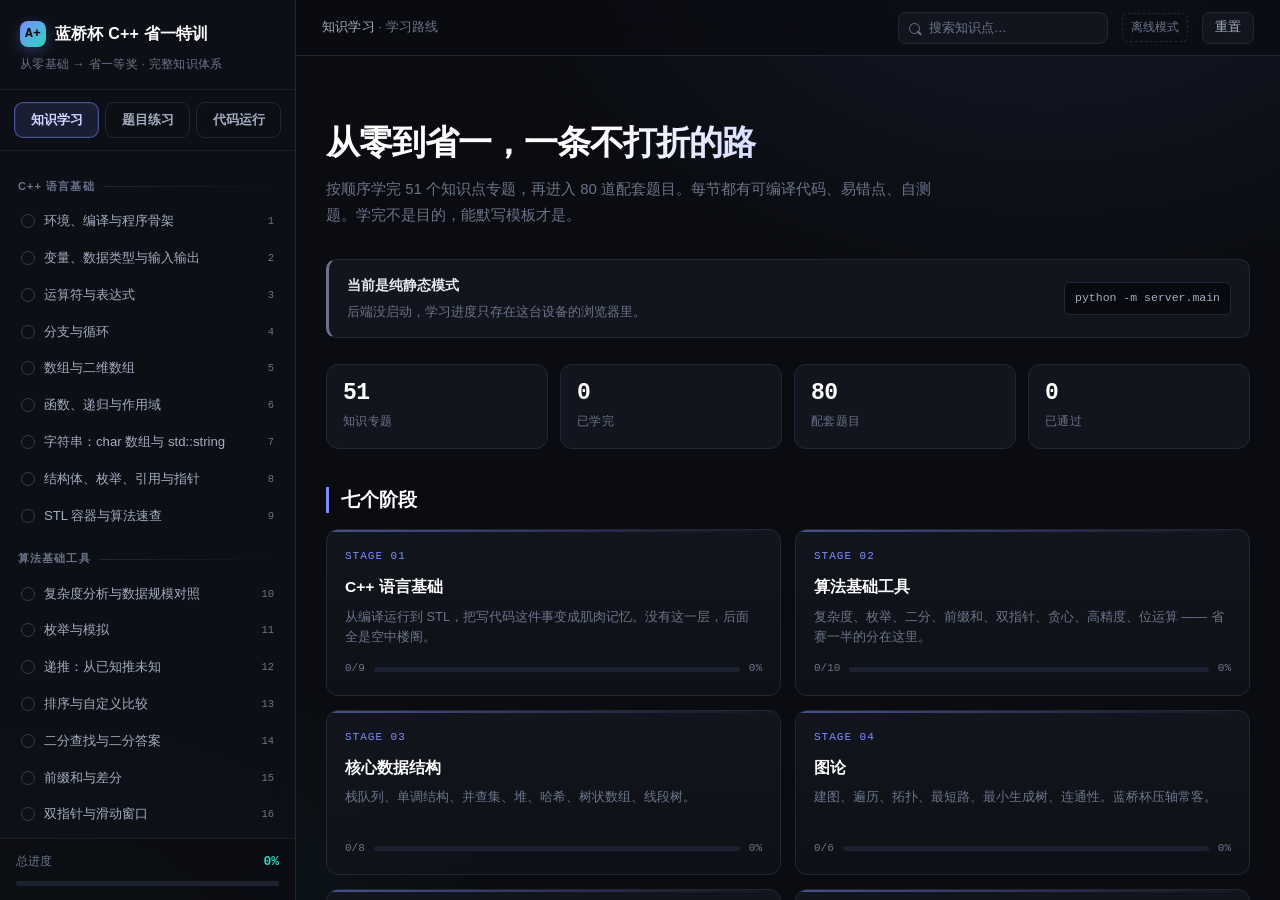
==== commit e367620c: "feat(web): 前端接入后端 API —— 登录、个人中心、统计、管理后台、提交判分 前端从纯静态升级为前后端一体的 Web 应用，同时保留离线降级能力： 后端不可用时自动退回 localSto" ====
--- a/index.html
+++ b/index.html
@@ -5,6 +5,7 @@
 <meta name="viewport" content="width=device-width, initial-scale=1">
 <title>蓝桥杯 C++ 省一特训 · 从零到省一</title>
 <link rel="stylesheet" href="assets/style.css">
+<link rel="stylesheet" href="assets/style2.css">
 </head>
 <body>
 <div class="app">
@@ -43,7 +44,8 @@
       <div class="search-box">
         <input type="text" id="searchInput" placeholder="搜索知识点…" autocomplete="off">
       </div>
-      <button class="icon-btn" id="resetBtn" title="清空学习进度">重置</button>
+      <div class="user-bar" id="userBar"></div>
+      <button class="icon-btn" id="resetBtn" title="清空本机学习进度">重置</button>
     </header>
 
     <div class="content" id="content"></div>
@@ -68,6 +70,10 @@
 <script src="data/problems-5.js"></script>
 <script src="data/problems-6.js"></script>
 <script src="data/problems-7.js"></script>
+<script src="assets/api.js"></script>
+<script src="assets/charts.js"></script>
+<script src="assets/pages-user.js"></script>
+<script src="assets/pages-admin.js"></script>
 <script src="assets/judge.js"></script>
 <script src="assets/app.js"></script>
 </body>
--- a/assets/style2.css
+++ b/assets/style2.css
@@ -0,0 +1,1081 @@
+/* ==========================================================
+   第二版样式：登录、个人中心、统计、管理后台
+   与 style.css 共用变量，保持视觉一致
+   ========================================================== */
+
+/* ---------------- 顶栏用户区 ---------------- */
+.user-bar {
+  display: flex;
+  align-items: center;
+  gap: 8px;
+  flex: 0 0 auto;
+}
+
+.ub-offline {
+  font-size: 11.5px;
+  color: var(--text-mute);
+  padding: 3px 8px;
+  border: 1px dashed var(--border);
+  border-radius: 6px;
+  white-space: nowrap;
+}
+
+.ub-link {
+  font-size: 12.5px;
+  color: var(--text-dim);
+  text-decoration: none;
+  padding: 4px 8px;
+  border-radius: 6px;
+  white-space: nowrap;
+}
+
+.ub-link:hover {
+  color: var(--text);
+  background: var(--panel-2);
+}
+
+.ub-btn {
+  font-size: 12.5px;
+  color: #0a0c11;
+  background: var(--accent);
+  text-decoration: none;
+  padding: 5px 12px;
+  border-radius: 7px;
+  font-weight: 600;
+  white-space: nowrap;
+}
+
+.ub-btn:hover { filter: brightness(1.1); }
+
+.ub-user {
+  display: flex;
+  align-items: center;
+  gap: 6px;
+  text-decoration: none;
+  padding: 3px 8px 3px 3px;
+  border-radius: 20px;
+  border: 1px solid var(--border);
+}
+
+.ub-user:hover { background: var(--panel-2); }
+
+.ub-avatar {
+  width: 22px;
+  height: 22px;
+  border-radius: 50%;
+  background: linear-gradient(135deg, var(--accent), var(--teal));
+  color: #08090d;
+  font-size: 11px;
+  font-weight: 700;
+  display: flex;
+  align-items: center;
+  justify-content: center;
+  flex: 0 0 auto;
+}
+
+.ub-name {
+  font-size: 12.5px;
+  color: var(--text-dim);
+  max-width: 90px;
+  overflow: hidden;
+  text-overflow: ellipsis;
+  white-space: nowrap;
+}
+
+/* ---------------- 通用小件 ---------------- */
+.loading {
+  padding: 60px 20px;
+  text-align: center;
+  color: var(--text-mute);
+  font-size: 13px;
+}
+
+.empty-sm {
+  padding: 26px 16px;
+  text-align: center;
+  color: var(--text-mute);
+  font-size: 12.5px;
+  line-height: 1.7;
+}
+
+.chart-empty {
+  padding: 50px 16px;
+  text-align: center;
+  color: var(--text-mute);
+  font-size: 12.5px;
+}
+
+.dim { color: var(--text-mute); }
+.center { text-align: center; }
+.mono { font-family: var(--mono); }
+.ellip {
+  max-width: 220px;
+  overflow: hidden;
+  text-overflow: ellipsis;
+  white-space: nowrap;
+}
+
+.mono-block {
+  padding: 12px 14px;
+  background: var(--code-bg);
+  border: 1px solid var(--border);
+  border-radius: 8px;
+  font-family: var(--mono);
+  font-size: 12.5px;
+  color: #b9c4d8;
+  line-height: 1.7;
+  overflow-x: auto;
+  white-space: pre;
+  margin: 12px 0;
+}
+
+.link {
+  color: var(--accent);
+  text-decoration: none;
+}
+.link:hover { text-decoration: underline; }
+
+.btn-sm {
+  padding: 5px 12px !important;
+  font-size: 12.5px !important;
+}
+
+.btn-xs {
+  padding: 3px 9px !important;
+  font-size: 11.5px !important;
+  border-radius: 6px !important;
+}
+
+.btn-block {
+  width: 100%;
+  justify-content: center;
+}
+
+.btn.btn-primary {
+  background: var(--accent);
+  color: #08090d;
+  border-color: transparent;
+  font-weight: 600;
+}
+
+.btn.btn-primary:hover { filter: brightness(1.08); }
+
+.btn.danger {
+  color: var(--rose);
+  border-color: rgba(251, 113, 133, .3);
+}
+
+.btn.danger:hover { background: var(--rose-soft); }
+
+.btn:disabled {
+  opacity: .55;
+  cursor: not-allowed;
+}
+
+.chip {
+  display: inline-block;
+  padding: 2px 9px;
+  border-radius: 5px;
+  font-size: 11.5px;
+  color: var(--text-mute);
+  background: var(--panel-2);
+  border: 1px solid var(--border-soft);
+  white-space: nowrap;
+}
+
+.chip.accent {
+  color: var(--accent);
+  background: var(--accent-soft);
+  border-color: transparent;
+}
+
+/* ---------------- 登录 / 注册 ---------------- */
+.auth-wrap {
+  display: grid;
+  grid-template-columns: 1fr 400px;
+  gap: 56px;
+  align-items: center;
+  min-height: calc(100vh - 160px);
+  max-width: 1000px !important;
+}
+
+.auth-logo {
+  font-size: 12px;
+  letter-spacing: 2px;
+  color: var(--accent);
+  font-weight: 700;
+  text-transform: uppercase;
+  margin-bottom: 18px;
+}
+
+.auth-h2 {
+  font-size: 34px;
+  line-height: 1.32;
+  font-weight: 700;
+  letter-spacing: -.6px;
+  margin: 0 0 24px;
+}
+
+.auth-points {
+  list-style: none;
+  padding: 0;
+  margin: 0;
+}
+
+.auth-points li {
+  position: relative;
+  padding-left: 20px;
+  margin-bottom: 11px;
+  font-size: 13.5px;
+  color: var(--text-dim);
+  line-height: 1.6;
+}
+
+.auth-points li::before {
+  content: '';
+  position: absolute;
+  left: 0;
+  top: 8px;
+  width: 7px;
+  height: 7px;
+  border-radius: 2px;
+  background: var(--accent);
+  opacity: .8;
+}
+
+.auth-card {
+  padding: 26px 24px 22px;
+  border: 1px solid var(--border);
+  border-radius: 14px;
+  background: var(--panel);
+  box-shadow: 0 20px 60px rgba(0, 0, 0, .35);
+}
+
+.auth-tabs {
+  display: flex;
+  gap: 4px;
+  padding: 3px;
+  background: var(--bg-soft);
+  border-radius: 9px;
+  margin-bottom: 20px;
+}
+
+.auth-tab {
+  flex: 1;
+  padding: 8px 0;
+  border: none;
+  background: transparent;
+  color: var(--text-mute);
+  font-size: 13px;
+  font-family: inherit;
+  border-radius: 7px;
+  cursor: pointer;
+  transition: .15s;
+}
+
+.auth-tab.active {
+  background: var(--panel-2);
+  color: var(--text);
+  font-weight: 600;
+}
+
+.field {
+  display: block;
+  margin-bottom: 14px;
+}
+
+.field > span {
+  display: block;
+  font-size: 12px;
+  color: var(--text-mute);
+  margin-bottom: 6px;
+  letter-spacing: .2px;
+}
+
+.field input,
+.field textarea,
+.field select,
+.inp {
+  width: 100%;
+  padding: 9px 11px;
+  border: 1px solid var(--border);
+  border-radius: 8px;
+  background: var(--bg-soft);
+  color: var(--text);
+  font-size: 13px;
+  font-family: inherit;
+  outline: none;
+  transition: border-color .15s;
+  box-sizing: border-box;
+}
+
+.field input:focus,
+.field textarea:focus,
+.inp:focus { border-color: rgba(124, 140, 255, .5); }
+
+.field input::placeholder,
+.inp::placeholder { color: #4d566b; }
+
+.inp.sel {
+  cursor: pointer;
+  appearance: none;
+  background-image: linear-gradient(45deg, transparent 50%, #6b748a 50%),
+                    linear-gradient(135deg, #6b748a 50%, transparent 50%);
+  background-position: calc(100% - 14px) 17px, calc(100% - 9px) 17px;
+  background-size: 5px 5px, 5px 5px;
+  background-repeat: no-repeat;
+  padding-right: 28px;
+}
+
+.inp.tiny {
+  width: 68px;
+  padding: 3px 7px;
+  font-size: 12px;
+}
+
+.inp.sel.tiny {
+  width: 92px;
+  background-position: calc(100% - 11px) 12px, calc(100% - 6px) 12px;
+  padding: 3px 22px 3px 6px;
+}
+
+.auth-err {
+  min-height: 18px;
+  font-size: 12px;
+  color: var(--rose);
+  margin: 2px 0 10px;
+  line-height: 1.5;
+}
+
+.auth-tip {
+  margin-top: 16px;
+  padding-top: 14px;
+  border-top: 1px solid var(--border-soft);
+  font-size: 11.5px;
+  color: #4d566b;
+  line-height: 1.7;
+}
+
+.auth-tip b { color: var(--text-mute); font-family: var(--mono); }
+
+/* ---------------- 表单列 ---------------- */
+.form-col {
+  display: flex;
+  flex-direction: column;
+  gap: 2px;
+  max-width: 480px;
+}
+
+/* ---------------- 个人中心 ---------------- */
+.profile-head {
+  display: flex;
+  align-items: flex-start;
+  gap: 16px;
+  padding: 4px 0 26px;
+  flex-wrap: wrap;
+}
+
+.avatar-lg {
+  width: 58px;
+  height: 58px;
+  border-radius: 15px;
+  background: linear-gradient(135deg, var(--accent), var(--teal));
+  color: #08090d;
+  font-size: 24px;
+  font-weight: 700;
+  display: flex;
+  align-items: center;
+  justify-content: center;
+  flex: 0 0 auto;
+}
+
+.profile-id { flex: 1 1 200px; min-width: 0; }
+
+.profile-id h1 {
+  margin: 0 0 8px;
+  font-size: 24px;
+  font-weight: 700;
+  letter-spacing: -.4px;
+}
+
+.profile-meta {
+  display: flex;
+  gap: 6px;
+  flex-wrap: wrap;
+}
+
+.profile-actions {
+  display: flex;
+  gap: 8px;
+  flex: 0 0 auto;
+}
+
+/* ---------------- 数字卡片 ---------------- */
+.stat-cards {
+  display: grid;
+  grid-template-columns: repeat(4, 1fr);
+  gap: 12px;
+  margin-bottom: 22px;
+}
+
+.stat-card {
+  padding: 15px 16px 13px;
+  border: 1px solid var(--border);
+  border-radius: 11px;
+  background: var(--panel);
+}
+
+.sc-label {
+  font-size: 11.5px;
+  color: var(--text-mute);
+  margin-bottom: 7px;
+  letter-spacing: .2px;
+}
+
+.sc-value {
+  font-size: 21px;
+  font-weight: 700;
+  font-family: var(--mono);
+  letter-spacing: -.5px;
+  color: var(--text);
+}
+
+.stat-card.accent .sc-value { color: var(--accent); }
+.stat-card.ok .sc-value { color: var(--green); }
+.stat-card.amber .sc-value { color: var(--amber); }
+.stat-card.bad .sc-value { color: var(--rose); }
+
+.sc-bar {
+  height: 3px;
+  background: var(--border);
+  border-radius: 2px;
+  margin-top: 10px;
+  overflow: hidden;
+}
+
+.sc-bar i {
+  display: block;
+  height: 100%;
+  background: var(--accent);
+  border-radius: 2px;
+  transition: width .4s ease;
+}
+
+.stat-card.ok .sc-bar i { background: var(--green); }
+.stat-card.amber .sc-bar i { background: var(--amber); }
+
+/* ---------------- 面板 ---------------- */
+.panel {
+  border: 1px solid var(--border);
+  border-radius: 12px;
+  background: var(--panel);
+  padding: 18px 20px;
+  margin-bottom: 18px;
+}
+
+.panel-head {
+  display: flex;
+  align-items: baseline;
+  gap: 10px;
+  margin-bottom: 14px;
+  flex-wrap: wrap;
+}
+
+.panel-head h2 {
+  margin: 0;
+  font-size: 14.5px;
+  font-weight: 650;
+  letter-spacing: -.1px;
+}
+
+.panel-sub {
+  font-size: 11.5px;
+  color: var(--text-mute);
+}
+
+.panel-link {
+  margin-left: auto;
+  font-size: 12px;
+  color: var(--text-mute);
+  text-decoration: none;
+}
+
+.panel-link:hover { color: var(--accent); }
+
+.chart-grid {
+  display: grid;
+  grid-template-columns: 1fr 1.35fr;
+  gap: 14px;
+}
+
+.chart-grid .panel { margin-bottom: 18px; }
+
+.chart-box {
+  min-height: 180px;
+  display: flex;
+  align-items: center;
+  justify-content: center;
+  overflow: hidden;
+}
+
+.chart-box.heat {
+  padding: 8px 4px;
+  justify-content: flex-start;
+  overflow-x: auto;
+}
+
+.two-col {
+  display: grid;
+  grid-template-columns: 1fr 1fr;
+  gap: 14px;
+}
+
+/* ---------------- 建议 ---------------- */
+.tip-list { display: flex; flex-direction: column; gap: 8px; }
+
+.tip-row {
+  padding: 11px 14px;
+  border-radius: 9px;
+  border-left: 3px solid var(--text-mute);
+  background: var(--panel-2);
+}
+
+.tip-row.tip-warn { border-left-color: var(--amber); }
+.tip-row.tip-info { border-left-color: var(--accent); }
+.tip-row.tip-ok { border-left-color: var(--green); }
+
+.tip-title {
+  font-size: 13px;
+  font-weight: 600;
+  margin-bottom: 3px;
+}
+
+.tip-detail {
+  font-size: 12.5px;
+  color: var(--text-mute);
+  line-height: 1.65;
+}
+
+.tip-go {
+  display: inline-block;
+  margin-top: 6px;
+  font-size: 12px;
+  color: var(--accent);
+  text-decoration: none;
+}
+
+.tip-go:hover { text-decoration: underline; }
+
+/* ---------------- 列表 ---------------- */
+.list-box { display: flex; flex-direction: column; }
+
+.list-row {
+  display: flex;
+  align-items: center;
+  gap: 10px;
+  padding: 9px 4px;
+  border-bottom: 1px solid var(--border-soft);
+  text-decoration: none;
+  color: inherit;
+  font-size: 13px;
+  transition: background .12s;
+}
+
+.list-row:last-child { border-bottom: none; }
+.list-row:hover { background: var(--panel-2); }
+
+.lr-main {
+  flex: 1 1 auto;
+  min-width: 0;
+  overflow: hidden;
+  text-overflow: ellipsis;
+  white-space: nowrap;
+  color: var(--text-dim);
+}
+
+.lr-sub {
+  flex: 0 0 auto;
+  font-size: 11.5px;
+  color: var(--text-mute);
+  font-family: var(--mono);
+}
+
+.lr-tag {
+  flex: 0 0 auto;
+  padding: 1.5px 8px;
+  border-radius: 5px;
+  font-size: 11px;
+  font-weight: 600;
+  white-space: nowrap;
+}
+
+.lr-tag.ok { color: var(--green); background: var(--green-soft); }
+.lr-tag.bad { color: var(--rose); background: var(--rose-soft); }
+.lr-tag.mute { color: var(--text-mute); background: var(--panel-2); }
+
+/* ---------------- 表格 ---------------- */
+.tbl-wrap {
+  border: 1px solid var(--border);
+  border-radius: 10px;
+  overflow: auto;
+}
+
+.tbl {
+  width: 100%;
+  border-collapse: collapse;
+  font-size: 12.5px;
+}
+
+.tbl th {
+  text-align: left;
+  padding: 10px 12px;
+  font-size: 11.5px;
+  font-weight: 600;
+  color: var(--text-mute);
+  background: var(--panel-2);
+  border-bottom: 1px solid var(--border);
+  white-space: nowrap;
+  letter-spacing: .2px;
+}
+
+.tbl td {
+  padding: 9px 12px;
+  border-bottom: 1px solid var(--border-soft);
+  color: var(--text-dim);
+  vertical-align: middle;
+}
+
+.tbl tbody tr:last-child td { border-bottom: none; }
+.tbl tbody tr:hover { background: rgba(255, 255, 255, .015); }
+
+.score-pill {
+  display: inline-block;
+  min-width: 38px;
+  text-align: center;
+  padding: 1.5px 8px;
+  border-radius: 5px;
+  font-family: var(--mono);
+  font-size: 11.5px;
+  font-weight: 700;
+}
+
+.score-pill.ok { color: var(--green); background: var(--green-soft); }
+.score-pill.warn { color: var(--amber); background: var(--amber-soft); }
+.score-pill.bad { color: var(--rose); background: var(--rose-soft); }
+
+/* ---------------- 键值表 ---------------- */
+.kv-list { display: flex; flex-direction: column; }
+
+.kv {
+  display: flex;
+  justify-content: space-between;
+  gap: 20px;
+  padding: 8px 0;
+  border-bottom: 1px solid var(--border-soft);
+  font-size: 12.5px;
+}
+
+.kv:last-child { border-bottom: none; }
+.kv span { color: var(--text-mute); }
+.kv b { color: var(--text-dim); font-weight: 500; }
+
+/* ---------------- 管理后台 ---------------- */
+.admin-wrap { max-width: 1180px !important; }
+
+.admin-head {
+  display: flex;
+  align-items: center;
+  gap: 12px;
+  margin-bottom: 18px;
+}
+
+.admin-head h1 {
+  margin: 0;
+  font-size: 22px;
+  font-weight: 700;
+  letter-spacing: -.4px;
+}
+
+.admin-tabs {
+  display: flex;
+  gap: 2px;
+  border-bottom: 1px solid var(--border);
+  margin-bottom: 20px;
+  overflow-x: auto;
+}
+
+.admin-tab {
+  padding: 9px 15px;
+  border: none;
+  background: transparent;
+  color: var(--text-mute);
+  font-size: 13px;
+  font-family: inherit;
+  cursor: pointer;
+  border-bottom: 2px solid transparent;
+  margin-bottom: -1px;
+  white-space: nowrap;
+  transition: .15s;
+}
+
+.admin-tab:hover { color: var(--text-dim); }
+
+.admin-tab.active {
+  color: var(--accent);
+  border-bottom-color: var(--accent);
+  font-weight: 600;
+}
+
+.admin-bar {
+  display: flex;
+  align-items: center;
+  gap: 9px;
+  margin-bottom: 14px;
+  flex-wrap: wrap;
+}
+
+.admin-bar .inp {
+  width: 200px;
+  flex: 0 1 200px;
+}
+
+.quick-links {
+  display: flex;
+  gap: 9px;
+  flex-wrap: wrap;
+}
+
+.op-cell {
+  display: flex;
+  gap: 5px;
+  white-space: nowrap;
+}
+
+/* ---------------- 测试点编辑器 ---------------- */
+.tc-card {
+  border: 1px solid var(--border);
+  border-radius: 10px;
+  background: var(--panel);
+  padding: 12px 14px;
+  margin-bottom: 10px;
+}
+
+.tc-head {
+  display: flex;
+  align-items: center;
+  gap: 14px;
+  margin-bottom: 10px;
+  flex-wrap: wrap;
+  font-size: 12.5px;
+  color: var(--text-mute);
+}
+
+.tc-head b { color: var(--text-dim); font-family: var(--mono); }
+
+.tc-check {
+  display: flex;
+  align-items: center;
+  gap: 5px;
+  cursor: pointer;
+  font-size: 12px;
+}
+
+.tc-check input[type="checkbox"] { accent-color: var(--accent); cursor: pointer; }
+
+.tc-head .btn { margin-left: auto; }
+
+.tc-grid {
+  display: grid;
+  grid-template-columns: 1fr 1fr;
+  gap: 10px;
+}
+
+.tc-lbl {
+  font-size: 11px;
+  color: var(--text-mute);
+  margin-bottom: 5px;
+  letter-spacing: .3px;
+}
+
+.tc-grid .io-box {
+  width: 100%;
+  box-sizing: border-box;
+  font-size: 12px;
+}
+
+/* ---------------- Toast ---------------- */
+.toast-box {
+  position: fixed;
+  top: 64px;
+  right: 20px;
+  z-index: 9999;
+  display: flex;
+  flex-direction: column;
+  gap: 8px;
+  pointer-events: none;
+}
+
+.toast {
+  padding: 9px 16px;
+  border-radius: 9px;
+  font-size: 13px;
+  background: var(--panel-2);
+  border: 1px solid var(--border);
+  color: var(--text-dim);
+  box-shadow: 0 8px 26px rgba(0, 0, 0, .4);
+  animation: toastIn .18s ease;
+  max-width: 320px;
+  line-height: 1.5;
+}
+
+.toast.ok { border-color: rgba(74, 222, 128, .35); color: var(--green); }
+.toast.bad { border-color: rgba(251, 113, 133, .35); color: var(--rose); }
+
+.toast.out {
+  opacity: 0;
+  transform: translateX(12px);
+  transition: .24s ease;
+}
+
+@keyframes toastIn {
+  from { opacity: 0; transform: translateX(14px); }
+  to { opacity: 1; transform: none; }
+}
+
+/* ---------------- 首页欢迎区补充 ---------------- */
+.hero-actions {
+  display: flex;
+  gap: 10px;
+  margin-top: 18px;
+  flex-wrap: wrap;
+}
+
+.card {
+  padding: 18px 20px;
+  border: 1px solid var(--border);
+  border-radius: 12px;
+  background: var(--panel);
+  margin-bottom: 16px;
+}
+
+.card h3 {
+  margin: 0 0 6px;
+  font-size: 14px;
+  font-weight: 650;
+}
+
+.card p {
+  margin: 8px 0 0;
+  font-size: 12.5px;
+  color: var(--text-mute);
+  line-height: 1.7;
+}
+
+/* ---------------- 响应式 ---------------- */
+@media (max-width: 1080px) {
+  .auth-wrap {
+    grid-template-columns: 1fr;
+    gap: 32px;
+    min-height: auto;
+    padding-top: 20px;
+  }
+  .auth-side { text-align: left; }
+  .auth-h2 { font-size: 27px; }
+  .chart-grid { grid-template-columns: 1fr; }
+  .two-col { grid-template-columns: 1fr; }
+}
+
+@media (max-width: 860px) {
+  .stat-cards { grid-template-columns: repeat(2, 1fr); }
+  .ub-name { display: none; }
+  .user-bar { gap: 4px; }
+  .ub-link { padding: 4px 5px; font-size: 12px; }
+  .auth-card { padding: 20px 18px; }
+  .tc-grid { grid-template-columns: 1fr; }
+  .admin-bar .inp { width: 100%; flex: 1 1 100%; }
+  .toast-box { right: 12px; left: 12px; top: 58px; }
+  .toast { max-width: none; }
+  .panel { padding: 15px 14px; }
+  .tbl { font-size: 12px; }
+  .tbl th, .tbl td { padding: 8px 9px; }
+}
+
+@media (max-width: 560px) {
+  .stat-cards { grid-template-columns: 1fr 1fr; gap: 8px; }
+  .sc-value { font-size: 18px; }
+  .profile-actions { width: 100%; }
+  .admin-tabs { gap: 0; }
+  .admin-tab { padding: 8px 10px; font-size: 12px; }
+}
+
+/* ---------------- 首页状态条 ---------------- */
+.home-band {
+  display: flex;
+  align-items: center;
+  gap: 18px;
+  padding: 14px 18px;
+  margin-bottom: 22px;
+  border: 1px solid var(--border);
+  border-left: 3px solid var(--text-mute);
+  border-radius: 10px;
+  background: var(--panel);
+  flex-wrap: wrap;
+}
+
+.home-band.accent { border-left-color: var(--accent); }
+.home-band.warn { border-left-color: var(--amber); }
+.home-band.ok { border-left-color: var(--green); }
+.home-band.loading-band { color: var(--text-mute); font-size: 12.5px; }
+
+.hb-left {
+  flex: 1 1 320px;
+  min-width: 0;
+}
+
+.hb-left b {
+  display: block;
+  font-size: 13.5px;
+  font-weight: 650;
+  color: var(--text);
+  margin-bottom: 4px;
+}
+
+.hb-left span {
+  display: block;
+  font-size: 12.5px;
+  color: var(--text-mute);
+  line-height: 1.65;
+}
+
+.hb-right {
+  display: flex;
+  align-items: center;
+  gap: 8px;
+  flex: 0 0 auto;
+  flex-wrap: wrap;
+}
+
+.hb-code {
+  font-family: var(--mono);
+  font-size: 11.5px;
+  color: var(--text-dim);
+  background: var(--code-bg);
+  border: 1px solid var(--border);
+  border-radius: 6px;
+  padding: 5px 10px;
+  white-space: nowrap;
+}
+
+@media (max-width: 700px) {
+  .home-band { padding: 12px 14px; gap: 10px; }
+  .hb-right { width: 100%; }
+}
+
+/* ---------------- 提交判分面板 ---------------- */
+.sub-panel { margin: 4px 0 2px; }
+
+.sub-editor {
+  width: 100%;
+  min-height: 260px;
+  padding: 12px 14px;
+  box-sizing: border-box;
+  border: 1px solid var(--border);
+  border-radius: 9px;
+  background: var(--code-bg);
+  color: #cfd8ea;
+  font-family: var(--mono);
+  font-size: 12.5px;
+  line-height: 1.65;
+  tab-size: 4;
+  resize: vertical;
+  outline: none;
+  white-space: pre;
+  overflow: auto;
+}
+
+.sub-editor:focus { border-color: rgba(124, 140, 255, .45); }
+.sub-editor::placeholder { color: #3b4356; }
+
+.sub-bar {
+  display: flex;
+  align-items: center;
+  gap: 12px;
+  margin: 10px 0 12px;
+  flex-wrap: wrap;
+}
+
+.sub-hint {
+  flex: 1 1 auto;
+  font-size: 12px;
+  color: var(--text-mute);
+  line-height: 1.5;
+}
+
+.case-list {
+  border: 1px solid var(--border-soft);
+  border-radius: 8px;
+  overflow: hidden;
+  margin-bottom: 10px;
+}
+
+.case-row {
+  display: flex;
+  align-items: center;
+  gap: 10px;
+  padding: 7px 11px;
+  border-bottom: 1px solid var(--border-soft);
+  font-size: 12px;
+}
+
+.case-row:last-child { border-bottom: none; }
+
+.case-no {
+  font-family: var(--mono);
+  font-size: 11px;
+  color: var(--text-mute);
+  min-width: 24px;
+}
+
+.case-meta {
+  font-family: var(--mono);
+  font-size: 10.5px;
+  color: var(--text-mute);
+}
+
+.case-diff {
+  display: grid;
+  grid-template-columns: 1fr 1fr;
+  gap: 8px;
+  padding: 8px 11px 11px;
+  background: rgba(255, 255, 255, .015);
+  border-bottom: 1px solid var(--border-soft);
+}
+
+.case-diff > div { min-width: 0; }
+
+.case-diff span {
+  display: block;
+  font-size: 10.5px;
+  color: var(--text-mute);
+  margin-bottom: 4px;
+}
+
+.case-diff pre {
+  margin: 0;
+  padding: 7px 9px;
+  border-radius: 5px;
+  background: var(--code-bg);
+  border: 1px solid var(--border-soft);
+  font-family: var(--mono);
+  font-size: 11.5px;
+  color: #b9c4d8;
+  white-space: pre-wrap;
+  word-break: break-all;
+  max-height: 120px;
+  overflow: auto;
+}
+
+@media (max-width: 700px) {
+  .case-diff { grid-template-columns: 1fr; }
+  .sub-editor { min-height: 200px; }
+}
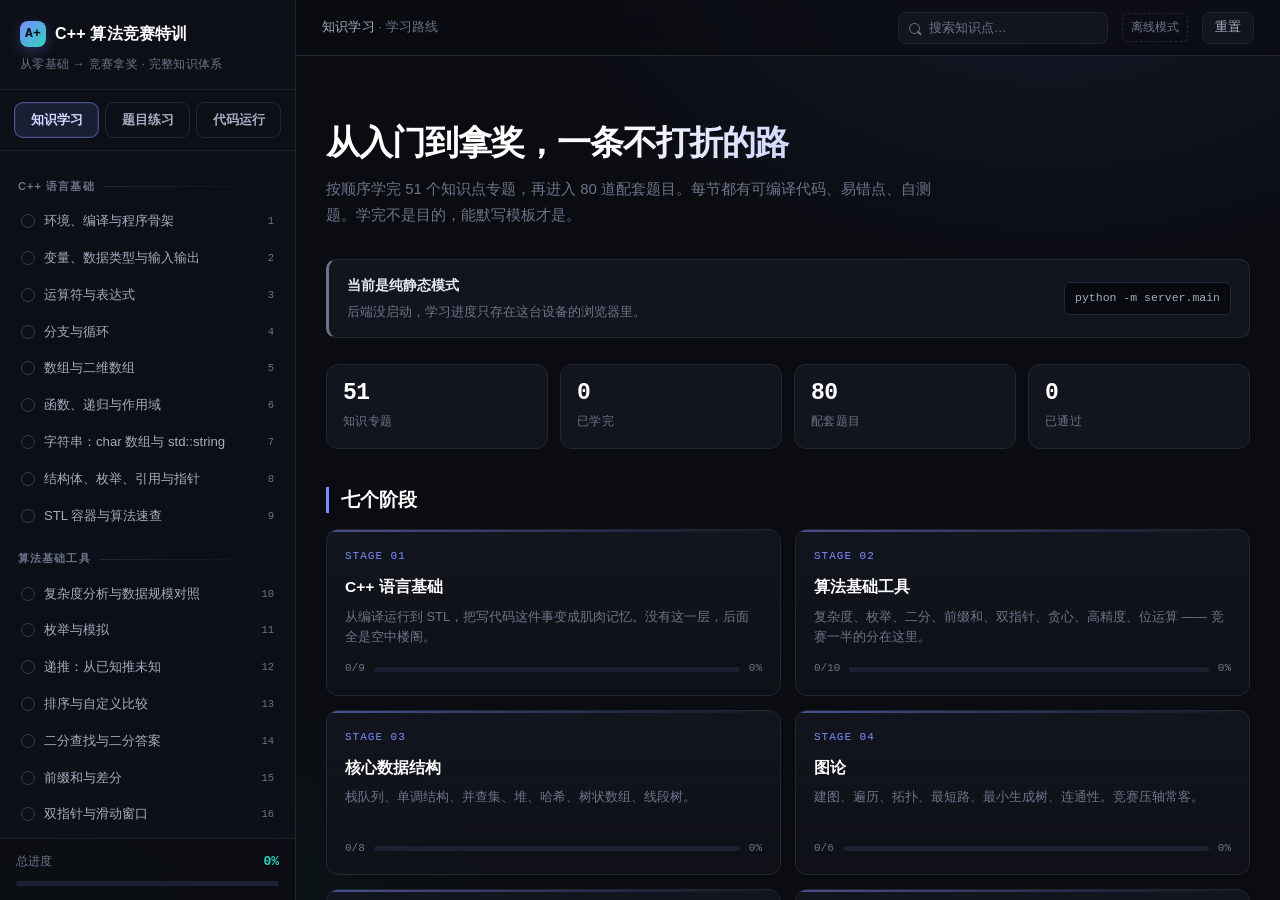
==== commit 4e76314c: "refactor: 站点定位改为通用的 C++ 算法竞赛特训 不再绑定单一赛事名称，蓝桥杯、ACM/ICPC 校赛、CCPC、天梯赛的 C++ 基本功是同一套，站名和文案统一泛化。  - 站名：蓝桥杯" ====
--- a/index.html
+++ b/index.html
@@ -3,7 +3,7 @@
 <head>
 <meta charset="UTF-8">
 <meta name="viewport" content="width=device-width, initial-scale=1">
-<title>蓝桥杯 C++ 省一特训 · 从零到省一</title>
+<title>C++ 算法竞赛特训 · 从零基础到能拿奖</title>
 <link rel="stylesheet" href="assets/style.css">
 <link rel="stylesheet" href="assets/style2.css">
 </head>
@@ -14,9 +14,9 @@
     <div class="brand">
       <div class="brand-title">
         <span class="brand-mark">A+</span>
-        <span>蓝桥杯 C++ 省一特训</span>
+        <span>C++ 算法竞赛特训</span>
       </div>
-      <div class="brand-sub">从零基础 → 省一等奖 · 完整知识体系</div>
+      <div class="brand-sub">从零基础 → 竞赛拿奖 · 完整知识体系</div>
     </div>
 
     <div class="modes">
--- a/assets/style.css
+++ b/assets/style.css
@@ -1,5 +1,5 @@
 /* ==========================================================
-   蓝桥杯 C++ 省一特训 · 样式表
+   C++ 算法竞赛特训 · 样式表
    ========================================================== */
 
 :root {
